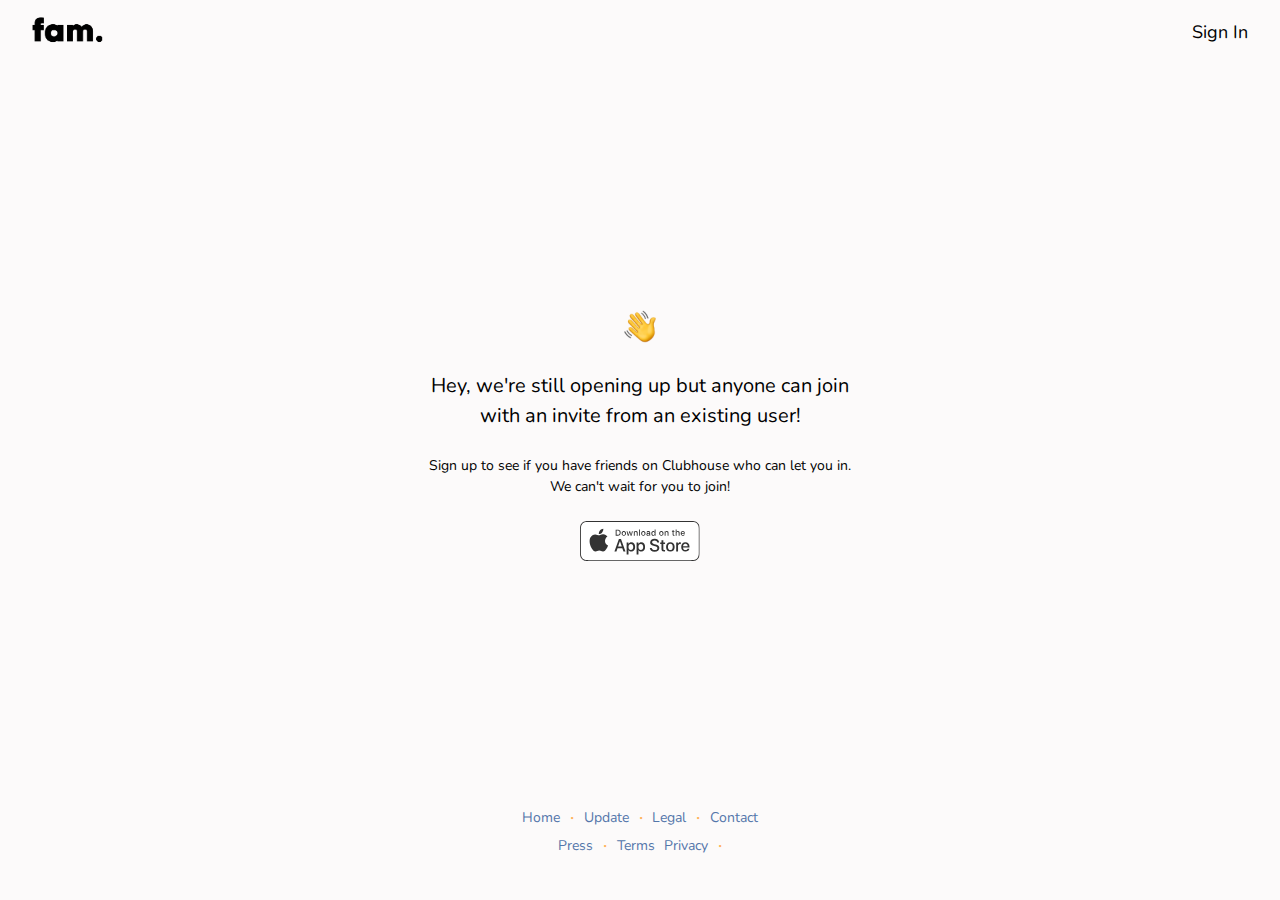
==== index.html @ 77412559 "IniitalCommit" ====
<!DOCTYPE html>
<html lang="en">

<head>
    <meta charset="UTF-8">
    <meta http-equiv="X-UA-Compatible" content="IE=edge">
    <meta name="viewport" content="width=device-width, initial-scale=1.0">
    <link rel="stylesheet" href="./index.css" />
    <link rel="preconnect" href="https://fonts.gstatic.com">
    <link
        href="https://fonts.googleapis.com/css2?family=Nunito:ital,wght@0,200;0,300;0,400;0,600;0,700;0,800;0,900;1,200;1,300;1,400;1,600;1,700;1,800;1,900&display=swap"
        rel="stylesheet">
    <title>Clubhouse</title>
</head>

<body>
    <div class="homePage__Wrapper">
        <div class="navbar__Container">
            <div class="logo">
                <div class="imgContainer">
                    <img src="./assets/images/fam.png" alt="brand_logo" />
                </div>
                <!-- <span>Clubhouse</span> -->
            </div>
            <ul class="navItems__Container">
                <li class="navItem">
                    Sign In
                </li>
                <li id="mobileMenuBtn" class="navItem mobileMenuIcon">
                    <img src="../assets/images/menuIcon.png" alt="menu Icon" />
                </li>
            </ul>
        </div>
        <div class="screenWrapper">

        </div>
        <div class="mobileMenu">
            <ul class="menuItems">
                <li class="mobile_menuItem">
                    <div class="iconContainer">
                        <img src="../assets/images/login.png" alt="loginIcon" />
                    </div>
                    <a href="#">
                        Sign in
                    </a>
                </li>
                <li class="mobile_menuItem">
                    <a href="#">
                        Get early access
                    </a>
                </li>
            </ul>
        </div>
        <div class="heroSection__Wrapper">
            <div class="hero">
                <div class="head">
                    <div class="imgContainer">
                        <img src="./assets/images/logoWave.png" alt="wave_emoji" />
                    </div>

                    <!-- <h2>Clubhouse</h2> -->
                </div>

                <h4 class="primaryText">Hey, we're still opening up but anyone can join with an invite from an existing
                    user!</h4>
                <p class="secondaryText">Sign up to see if you have friends on Clubhouse who can let you in. We can't
                    wait
                    for
                    you to join!</p>
                <div class="appStore__Icon">
                    <img src="./assets/images/appstore.svg" alt="app-store img" />
                </div>
            </div>
        </div>
        <div class="footer">
            <div class="footerContent__Container">
                <div class="upper">
                    <a href="./index.html">Home</a><span class="bullet">・</span>
                    <a href="./Blog/blog.html">Update</a><span class="bullet">・</span>
                    <a href="#">Legal</a><span class="bullet">・</span>
                    <a href="#">Contact</a>
                </div>
                <div class="lower">
                    <a href="#">Press</a><span class="bullet">・</span>
                    <a href="./Terms/Terms.html">Terms</a>
                    <a href="./PrivacyPolicy/PrivacyPolicy.html">Privacy</a><span class="bullet">・</span>
                </div>
            </div>
        </div>
    </div>
    </div>

    <script>
        document.getElementById("mobileMenuBtn").addEventListener("click", function () {
            document.querySelector(".mobileMenu").style.bottom = "0%";
            document.querySelector(".screenWrapper").style.display = "block";
            window.setTimeout(function () {
                document.querySelector(".screenWrapper").style.opacity = "0.6";
                document.body.style.overflow = "hidden";
            }, 100)
            document.querySelector(".screenWrapper").addEventListener("click", function () {
                document.querySelector(".mobileMenu").style.transition = "all 0.3s ease";
                document.querySelector(".screenWrapper").style.transition = "all 0.3s ease";
                document.querySelector(".mobileMenu").style.bottom = "-100px";
                document.querySelector(".screenWrapper").style.opacity = "0";
                window.setTimeout(function () {
                    document.querySelector(".screenWrapper").style.display = "none";
                    document.body.style.overflow = "auto";
                }, 100)
            });
        })
    </script>

</body>

</html>
---- index.css ----
* {
  margin: 0;
  padding: 0;
  outline: none;
  box-sizing: border-box;
}
body {
  width: 100%;
  height: 100%;
  font-family: "Nunito", sans-serif;
}
li {
  list-style-type: none;
}
.homePage__Wrapper {
  width: 100%;
  height: 100vh;
  background-color: #fcfafa;
}
.navbar__Container {
  width: 100%;
  height: 4rem;
  display: flex;
  justify-content: space-between;
  align-items: center;
  padding-left: 2rem;
  padding-right: 2rem;
}
.navbar__Container .logo {
  width: 50%;
  height: 4rem;
  display: flex;
  align-items: center;
}
.navbar__Container .logo .imgContainer {
  width: 12rem;
  height: 6rem;
  margin-left: -4rem;
}
.navbar__Container .logo .imgContainer img {
  width: 100%;
  height: 100%;
  object-fit: contain;
}
.navbar__Container .logo span {
  color: red;
  font-size: 1.25rem;
  font-size: 20px;
  font-weight: 600;
  color: black;
}
.homePage__Wrapper .navbar__Container .navItems__Container {
  width: 50%;
  margin-left: auto;
  display: flex;
  justify-content: flex-end;
}
.navbar__Container li {
  font-size: 18px;
  font-weight: 400;
}
.heroSection__Wrapper {
  width: 100%;
  height: calc(100% - 10rem);
  display: flex;
  justify-content: center;
  align-items: center;
}
.heroSection__Wrapper .hero {
  width: 27rem;
  height: auto;
  display: flex;
  flex-direction: column;
  align-items: center;
  justify-content: space-between;
  text-align: center;
}
.heroSection__Wrapper .hero .head {
  width: auto;
  display: flex;
  align-items: center;
}
.heroSection__Wrapper .hero .head .imgContainer {
  width: 2.5rem;
  height: 2.5rem;
  object-fit: contain;
}
.heroSection__Wrapper .hero .head .imgContainer img {
  width: 100%;
  height: 100%;
  object-fit: contain;
  animation-name: wave-animation;
  animation-duration: 3s;
  animation-iteration-count: 1;
  transform-origin: 70% 70%;
  display: inline-block;
  transition: all 0.2s ease;
}
@keyframes wave-animation {
  0% {
    transform: rotate(0deg);
  }
  5% {
    transform: rotate(-5deg);
  }
  10% {
    transform: rotate(10deg);
  }
  20% {
    transform: rotate(-10deg);
  }
  30% {
    transform: rotate(12deg);
  }
  40% {
    transform: rotate(-10deg);
  }
  50% {
    transform: rotate(12deg);
  }
  60% {
    transform: rotate(-10deg);
  }
  70% {
    transform: rotate(12deg);
  }
  80% {
    transform: rotate(-10deg);
  }
  90% {
    transform: rotate(9deg);
  }
  100% {
    transform: rotate(0deg);
  }
}

.heroSection__Wrapper .hero .head h2 {
  font-weight: 600;
  font-size: 20px;
  text-align: center;
  margin-left: 0.25rem;
}
.heroSection__Wrapper .hero .primaryText {
  font-size: 20px;
  font-weight: 400;
  line-height: 30px;
  margin: 1.5rem 0px;
}
.heroSection__Wrapper .hero .secondaryText {
  font-size: 14px;
  line-height: 21px;
}
.heroSection__Wrapper .hero .appStore__Icon {
  width: 7.5rem;
  height: 2.5rem;
  margin-top: 1.5rem;
}
.heroSection__Wrapper .hero .appStore__Icon img {
  width: 100%;
  height: 100%;
  object-fit: contain;
}
.footer {
  width: 100%;
  height: 6rem;
  display: flex;
  justify-content: center;
}
.footer .footerContent__Container {
  width: 22rem;
  height: 100%;
  display: flex;
  flex-direction: column;
}
.footer .footerContent__Container .upper,
.footer .footerContent__Container .lower {
  display: flex;
  justify-content: center;
  align-items: center;
}
.footer .footerContent__Container .upper a,
.footer .footerContent__Container .lower a {
  text-decoration: none;
  color: #5476aa;
  font-size: 14px;
  line-height: 28px;
  padding-left: 0.3rem;
  padding-right: 0.3rem;
}
.footer .footerContent__Container .upper .bullet,
.footer .footerContent__Container .lower .bullet {
  color: #ffaf52;
  text-align: center;
  font-size: 14px;
}
.mobileMenuIcon {
  display: none;
}
.mobileMenu {
  display: none;
}
.screenWrapper {
  width: 100%;
  height: 100%;
  display: none;
}
@media only screen and (max-device-width: 480px) {
  .navItem {
    display: none;
  }
  .navbar__Container {
    padding-left: 1rem;
    padding-right: 1rem;
  }
  .heroSection__Wrapper .hero {
    padding: 0px 1rem;
  }
  .mobileMenuIcon {
    width: 3rem;
    height: 1.5rem;
    display: block;
  }
  .mobileMenuIcon img {
    width: 100%;
    height: 100%;
    object-fit: contain;
  }
  .mobileMenu {
    display: block;
    width: 100%;
    height: auto;
    background-color: white;
    position: fixed;
    bottom: -100px;
    left: 0;
    transition: all 0.3s ease;
  }
  .mobileMenu .menuItems {
    height: 100%;
    width: 100%;
  }
  .mobileMenu .menuItems .mobile_menuItem {
    height: 2.75rem;
    border-bottom: 1px solid #e4e3e2;
    display: flex;
    align-items: center;
    padding-left: 0.75rem;
  }
  .mobileMenu .menuItems .mobile_menuItem .iconContainer {
    width: 1.5rem;
    height: 1.5rem;
  }
  .mobileMenu .menuItems .mobile_menuItem .iconContainer img {
    width: 100%;
    height: 100%;
    object-fit: contain;
  }
  .mobileMenu .menuItems .mobile_menuItem a {
    text-decoration: none;
    color: #37352f;
    padding-left: 0.25rem;
  }
  .screenWrapper {
    display: none;
    background-color: black;
    position: fixed;
    opacity: 0.6;
    top: 0;
    left: 0;
    transition: all 0.3s ease;
  }
}
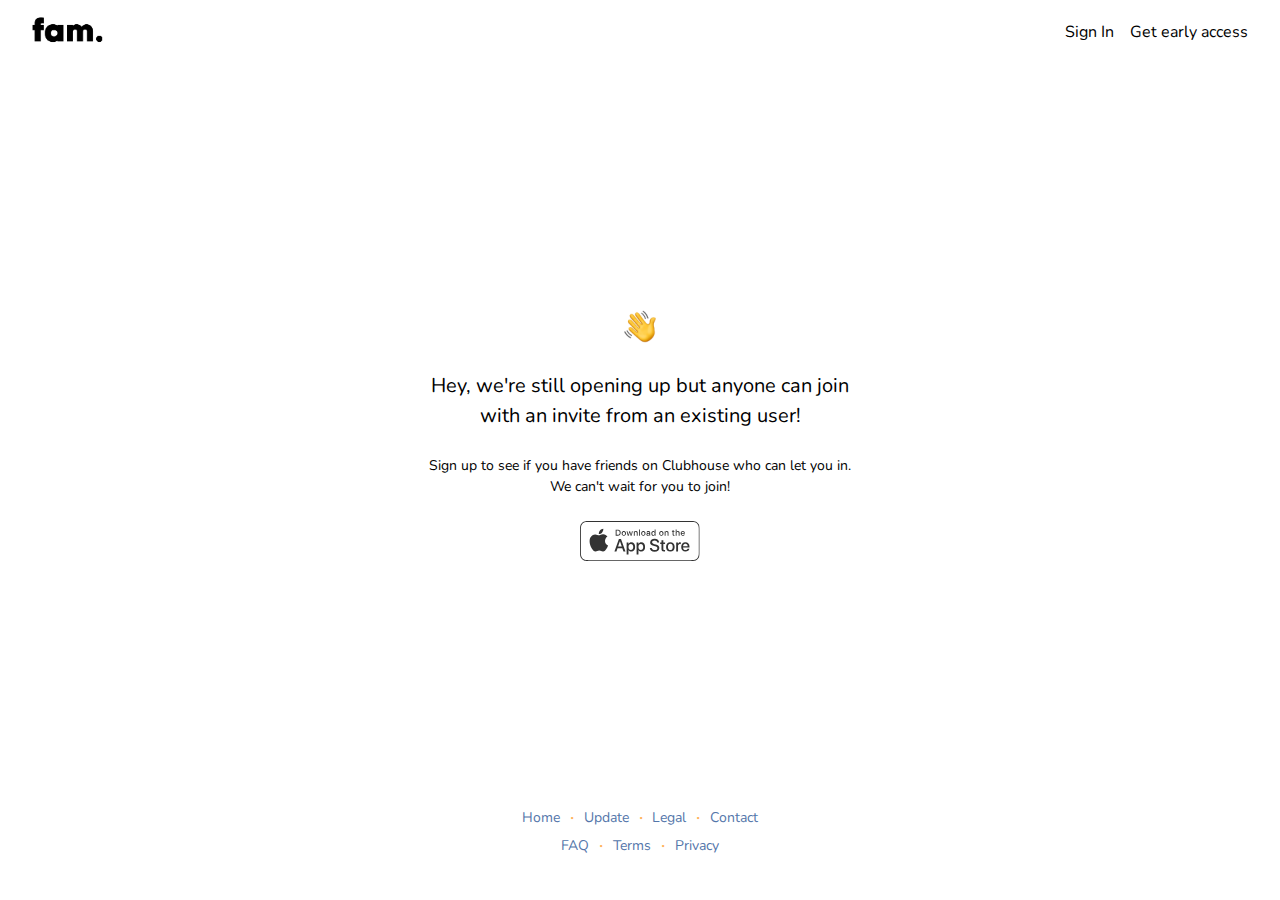
==== commit fd658e97: "Changes Updated" ====
--- a/index.html
+++ b/index.html
@@ -25,6 +25,9 @@
             <ul class="navItems__Container">
                 <li class="navItem">
                     Sign In
+                </li>
+                <li class="navItem">
+                    Get early access
                 </li>
                 <li id="mobileMenuBtn" class="navItem mobileMenuIcon">
                     <img src="../assets/images/menuIcon.png" alt="menu Icon" />
@@ -81,9 +84,9 @@
                     <a href="#">Contact</a>
                 </div>
                 <div class="lower">
-                    <a href="#">Press</a><span class="bullet">・</span>
-                    <a href="./Terms/Terms.html">Terms</a>
-                    <a href="./PrivacyPolicy/PrivacyPolicy.html">Privacy</a><span class="bullet">・</span>
+                    <a href="#">FAQ</a><span class="bullet">・</span>
+                    <a href="./Terms/Terms.html">Terms</a><span class="bullet">・</span>
+                    <a href="./PrivacyPolicy/PrivacyPolicy.html">Privacy</a>
                 </div>
             </div>
         </div>
--- a/index.css
+++ b/index.css
@@ -15,7 +15,7 @@
 .homePage__Wrapper {
   width: 100%;
   height: 100vh;
-  background-color: #fcfafa;
+  background-color: #ffffff;
 }
 .navbar__Container {
   width: 100%;
@@ -56,8 +56,11 @@
   justify-content: flex-end;
 }
 .navbar__Container li {
-  font-size: 18px;
+  font-size: 16px;
   font-weight: 400;
+}
+.navbar__Container li:nth-child(2) {
+  margin-left: 1rem;
 }
 .heroSection__Wrapper {
   width: 100%;
